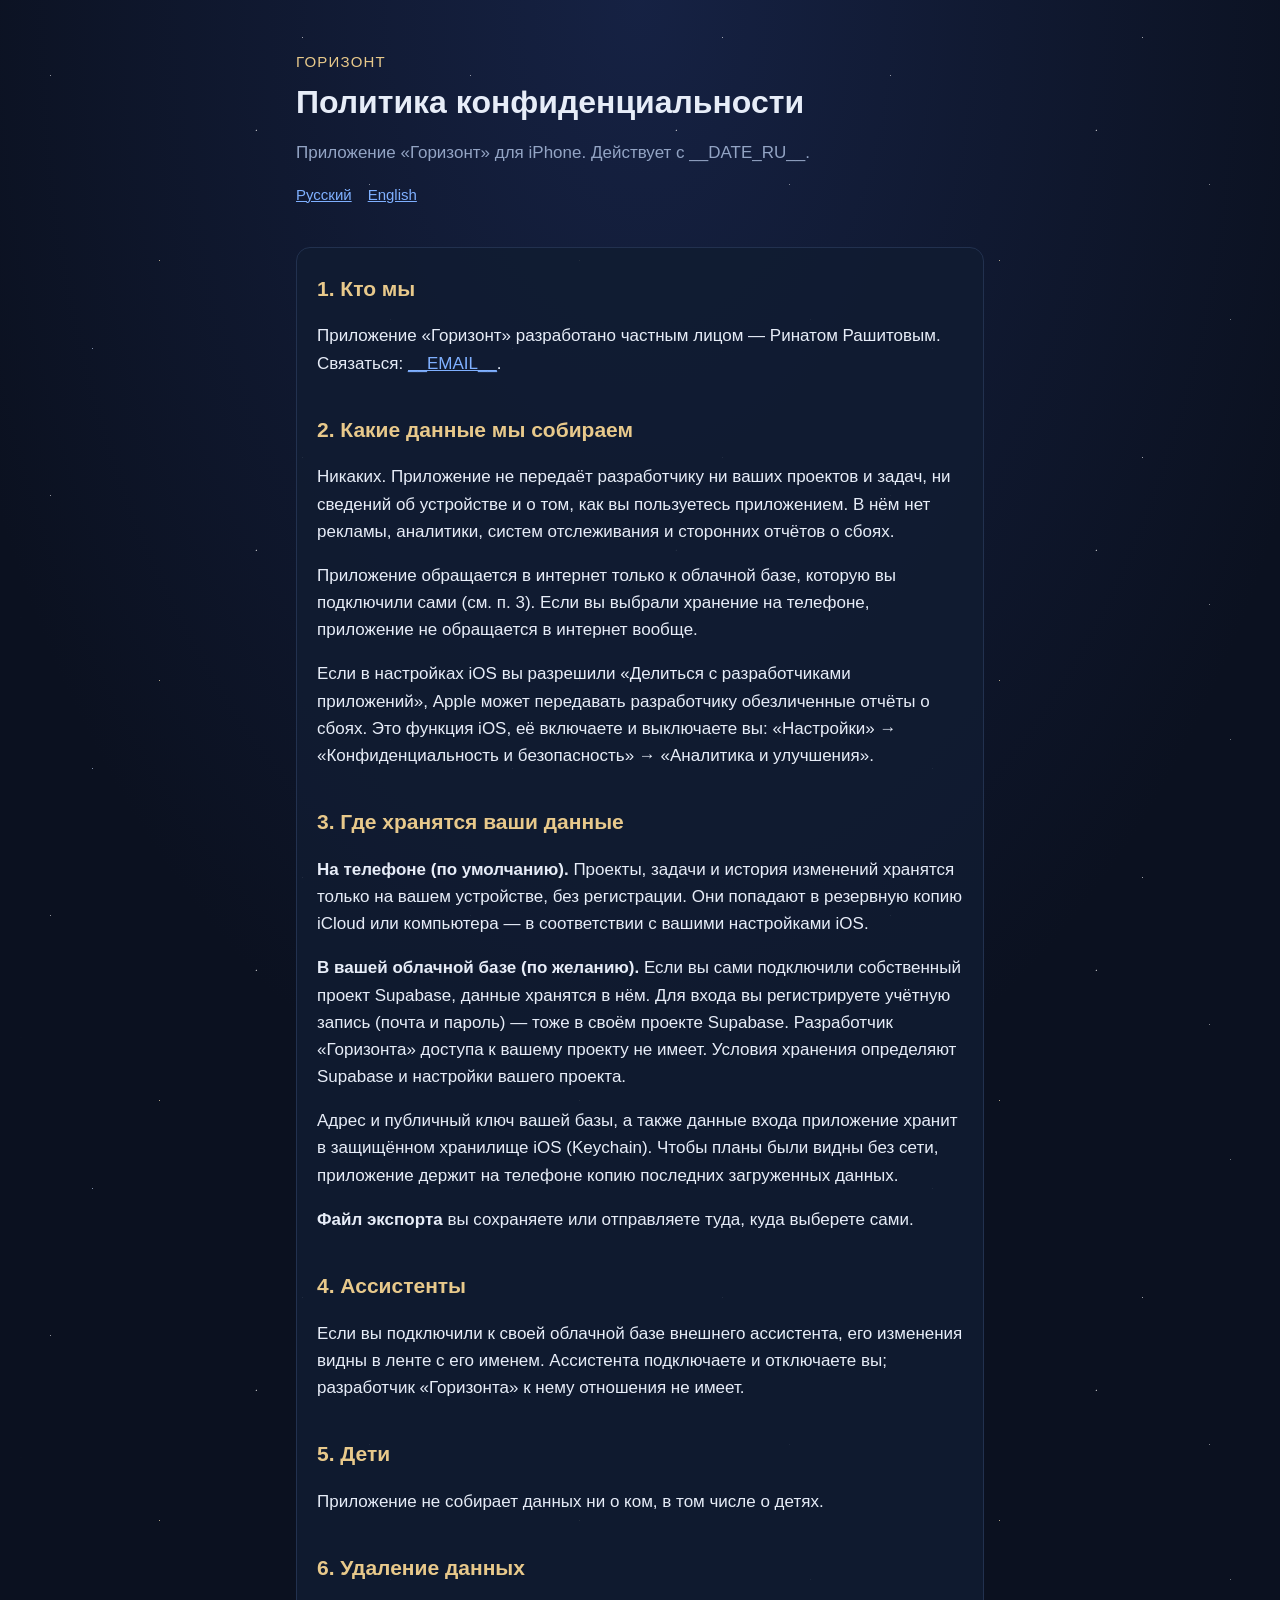
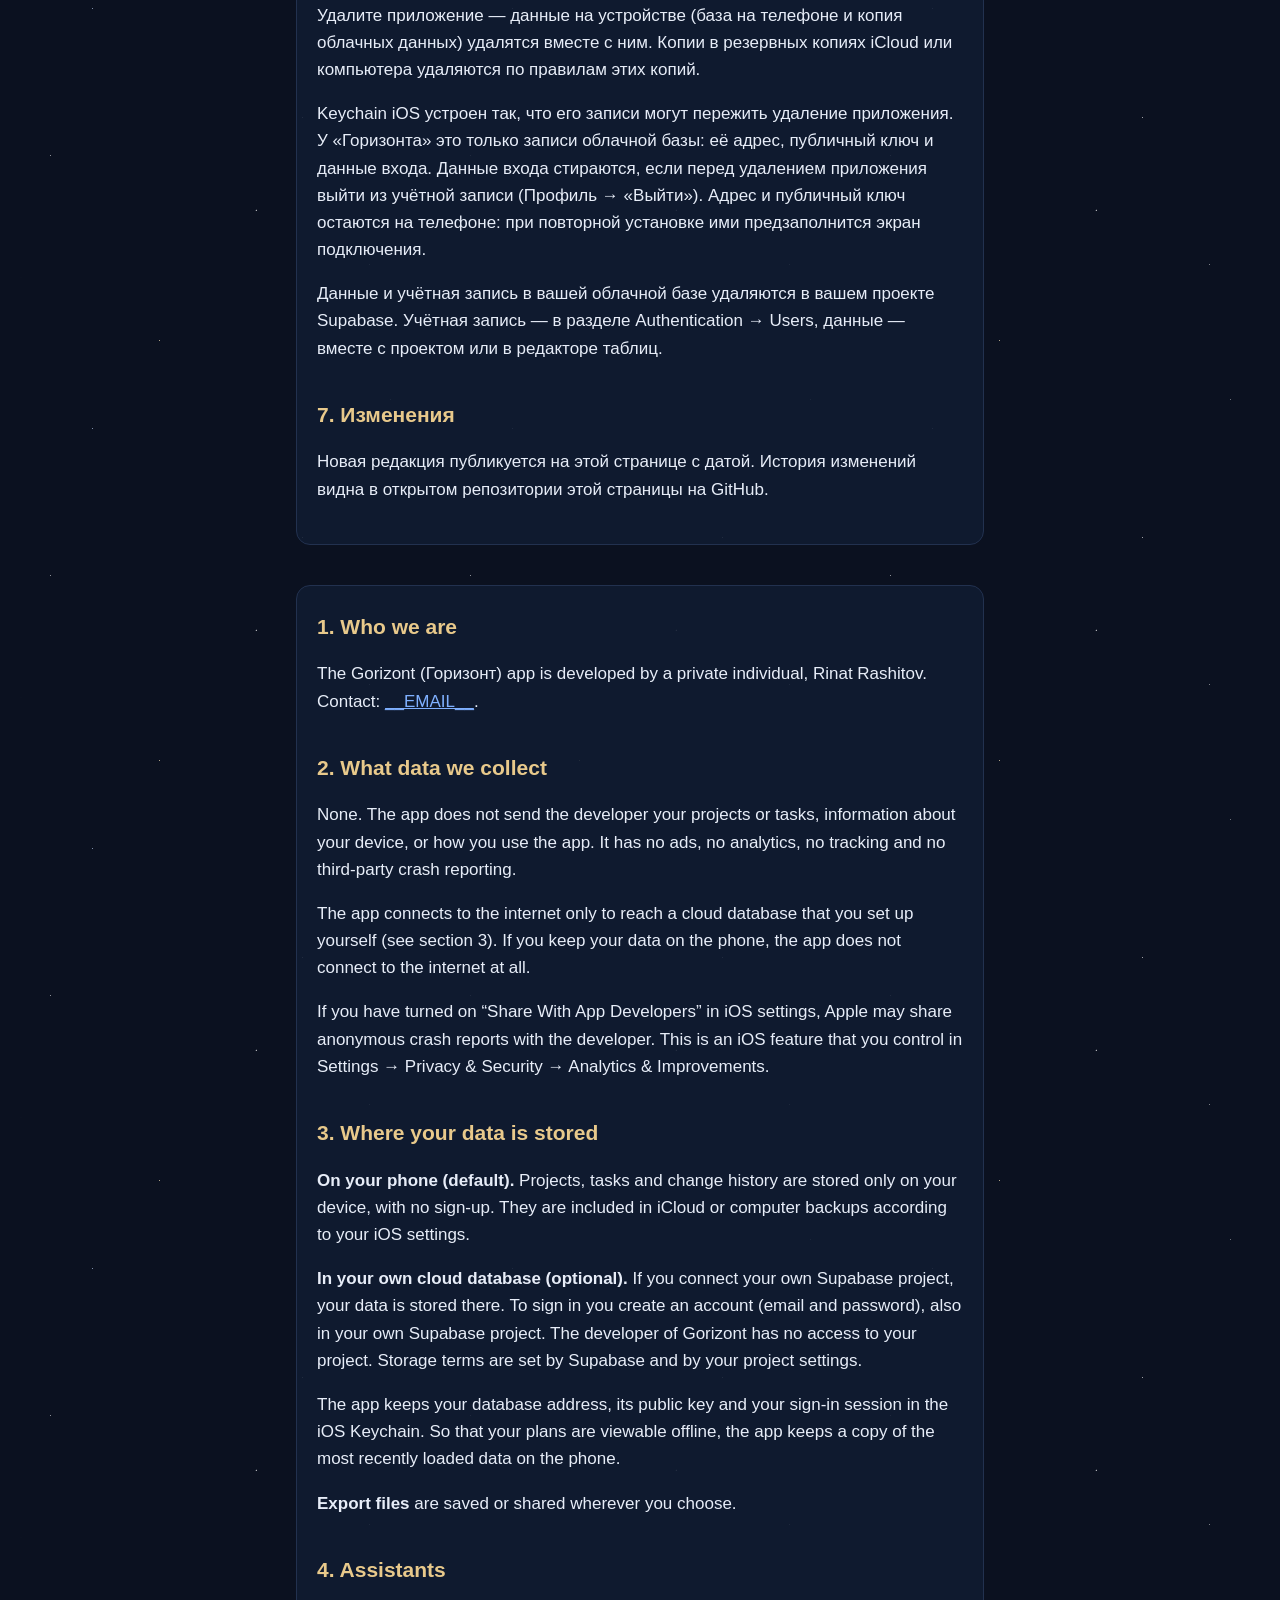
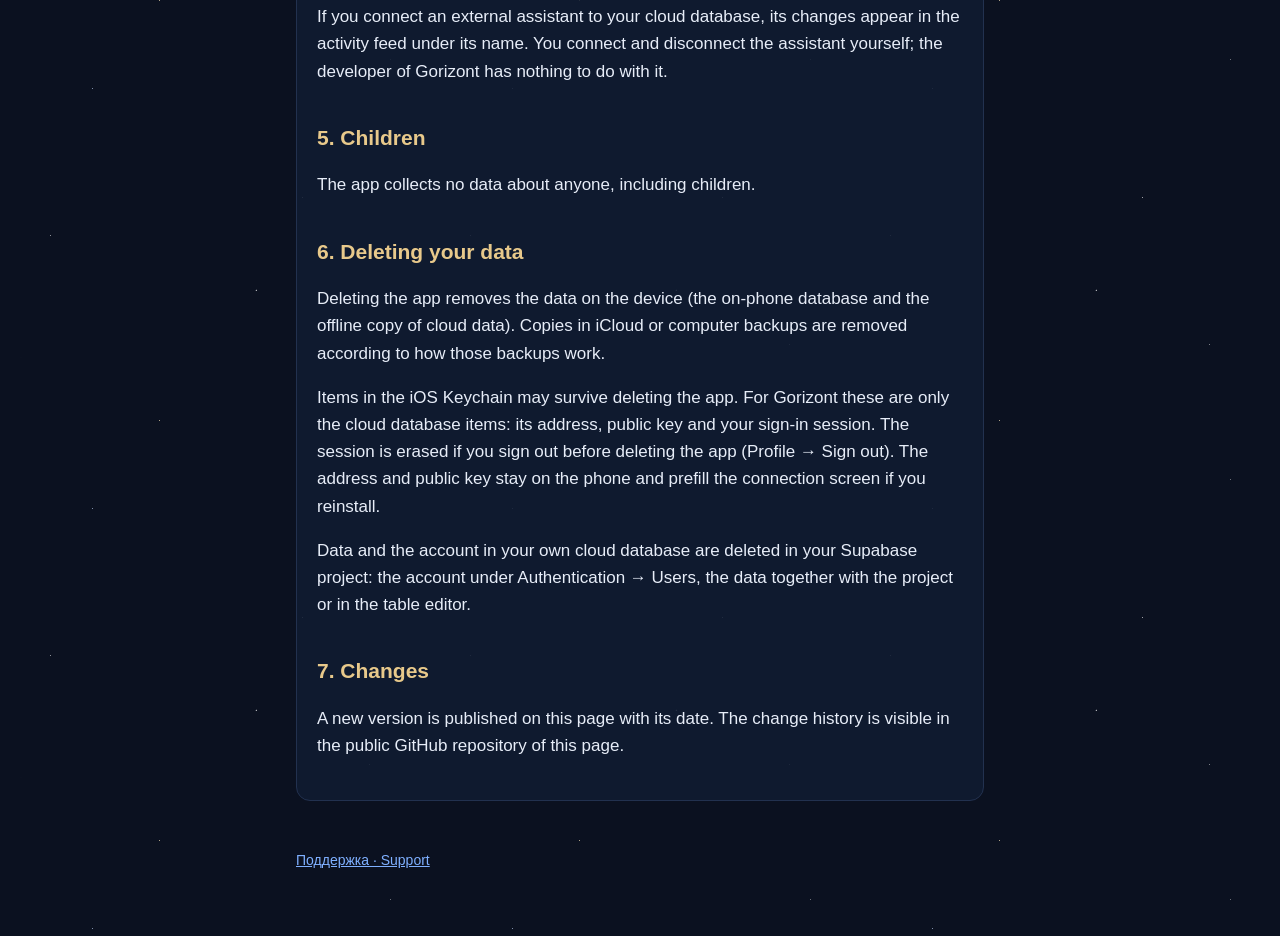
==== privacy/index.html @ cf4d8473 "Политика конфиденциальности и поддержка «Горизонта» (черновик до адреса поддержки)" ====
<!doctype html>
<html lang="ru">
<head>
<meta charset="utf-8">
<meta name="viewport" content="width=device-width, initial-scale=1">
<meta name="referrer" content="no-referrer">
<title>Политика конфиденциальности — Горизонт</title>
<link rel="stylesheet" href="../style.css">
</head>
<body>
<main>
<header>
  <a class="brand" href="../">Горизонт</a>
  <h1>Политика конфиденциальности</h1>
  <p class="muted">Приложение «Горизонт» для iPhone. Действует с __DATE_RU__.</p>
  <nav class="lang"><a href="#ru">Русский</a><a href="#en">English</a></nav>
</header>

<section class="lang-block" id="ru" lang="ru">
<h2>1. Кто мы</h2>
<p>Приложение «Горизонт» разработано частным лицом — Ринатом Рашитовым. Связаться: <a href="mailto:__EMAIL__">__EMAIL__</a>.</p>

<h2>2. Какие данные мы собираем</h2>
<p>Никаких. Приложение не передаёт разработчику ни ваших проектов и задач, ни сведений об устройстве и о том, как вы пользуетесь приложением. В нём нет рекламы, аналитики, систем отслеживания и сторонних отчётов о сбоях.</p>
<p>Приложение обращается в интернет только к облачной базе, которую вы подключили сами (см. п. 3). Если вы выбрали хранение на телефоне, приложение не обращается в интернет вообще.</p>
<p>Если в настройках iOS вы разрешили «Делиться с разработчиками приложений», Apple может передавать разработчику обезличенные отчёты о сбоях. Это функция iOS, её включаете и выключаете вы: «Настройки» → «Конфиденциальность и безопасность» → «Аналитика и улучшения».</p>

<h2>3. Где хранятся ваши данные</h2>
<p><strong>На телефоне (по умолчанию).</strong> Проекты, задачи и история изменений хранятся только на вашем устройстве, без регистрации. Они попадают в резервную копию iCloud или компьютера — в соответствии с вашими настройками iOS.</p>
<p><strong>В вашей облачной базе (по желанию).</strong> Если вы сами подключили собственный проект Supabase, данные хранятся в нём. Для входа вы регистрируете учётную запись (почта и пароль) — тоже в своём проекте Supabase. Разработчик «Горизонта» доступа к вашему проекту не имеет. Условия хранения определяют Supabase и настройки вашего проекта.</p>
<p>Адрес и публичный ключ вашей базы, а также данные входа приложение хранит в защищённом хранилище iOS (Keychain). Чтобы планы были видны без сети, приложение держит на телефоне копию последних загруженных данных.</p>
<p><strong>Файл экспорта</strong> вы сохраняете или отправляете туда, куда выберете сами.</p>

<h2>4. Ассистенты</h2>
<p>Если вы подключили к своей облачной базе внешнего ассистента, его изменения видны в ленте с его именем. Ассистента подключаете и отключаете вы; разработчик «Горизонта» к нему отношения не имеет.</p>

<h2>5. Дети</h2>
<p>Приложение не собирает данных ни о ком, в том числе о детях.</p>

<h2>6. Удаление данных</h2>
<p>Удалите приложение — данные на устройстве (база на телефоне и копия облачных данных) удалятся вместе с ним. Копии в резервных копиях iCloud или компьютера удаляются по правилам этих копий.</p>
<p>Keychain iOS устроен так, что его записи могут пережить удаление приложения. У «Горизонта» это только записи облачной базы: её адрес, публичный ключ и данные входа. Данные входа стираются, если перед удалением приложения выйти из учётной записи (Профиль → «Выйти»). Адрес и публичный ключ остаются на телефоне: при повторной установке ими предзаполнится экран подключения.</p>
<p>Данные и учётная запись в вашей облачной базе удаляются в вашем проекте Supabase. Учётная запись — в разделе Authentication → Users, данные — вместе с проектом или в редакторе таблиц.</p>

<h2>7. Изменения</h2>
<p>Новая редакция публикуется на этой странице с датой. История изменений видна в открытом репозитории этой страницы на GitHub.</p>
</section>

<section class="lang-block" id="en" lang="en">
<h2>1. Who we are</h2>
<p>The Gorizont (Горизонт) app is developed by a private individual, Rinat Rashitov. Contact: <a href="mailto:__EMAIL__">__EMAIL__</a>.</p>

<h2>2. What data we collect</h2>
<p>None. The app does not send the developer your projects or tasks, information about your device, or how you use the app. It has no ads, no analytics, no tracking and no third-party crash reporting.</p>
<p>The app connects to the internet only to reach a cloud database that you set up yourself (see section 3). If you keep your data on the phone, the app does not connect to the internet at all.</p>
<p>If you have turned on “Share With App Developers” in iOS settings, Apple may share anonymous crash reports with the developer. This is an iOS feature that you control in Settings → Privacy &amp; Security → Analytics &amp; Improvements.</p>

<h2>3. Where your data is stored</h2>
<p><strong>On your phone (default).</strong> Projects, tasks and change history are stored only on your device, with no sign-up. They are included in iCloud or computer backups according to your iOS settings.</p>
<p><strong>In your own cloud database (optional).</strong> If you connect your own Supabase project, your data is stored there. To sign in you create an account (email and password), also in your own Supabase project. The developer of Gorizont has no access to your project. Storage terms are set by Supabase and by your project settings.</p>
<p>The app keeps your database address, its public key and your sign-in session in the iOS Keychain. So that your plans are viewable offline, the app keeps a copy of the most recently loaded data on the phone.</p>
<p><strong>Export files</strong> are saved or shared wherever you choose.</p>

<h2>4. Assistants</h2>
<p>If you connect an external assistant to your cloud database, its changes appear in the activity feed under its name. You connect and disconnect the assistant yourself; the developer of Gorizont has nothing to do with it.</p>

<h2>5. Children</h2>
<p>The app collects no data about anyone, including children.</p>

<h2>6. Deleting your data</h2>
<p>Deleting the app removes the data on the device (the on-phone database and the offline copy of cloud data). Copies in iCloud or computer backups are removed according to how those backups work.</p>
<p>Items in the iOS Keychain may survive deleting the app. For Gorizont these are only the cloud database items: its address, public key and your sign-in session. The session is erased if you sign out before deleting the app (Profile → Sign out). The address and public key stay on the phone and prefill the connection screen if you reinstall.</p>
<p>Data and the account in your own cloud database are deleted in your Supabase project: the account under Authentication → Users, the data together with the project or in the table editor.</p>

<h2>7. Changes</h2>
<p>A new version is published on this page with its date. The change history is visible in the public GitHub repository of this page.</p>
</section>

<footer><a href="../">Поддержка · Support</a></footer>
</main>
</body>
</html>
---- style.css ----
/* «Горизонт» — политика и поддержка. Без скриптов, трекеров и внешних шрифтов. */
:root {
  --bg: #0b1120;
  --surface: #111c31;
  --border: #22314f;
  --text: #e7edf8;
  --muted: #93a4c4;
  --gold: #e8c98b;
  --accent: #7fb0ff;
  color-scheme: dark;
}

* {
  box-sizing: border-box;
}

html {
  background: var(--bg);
}

body {
  margin: 0;
  min-height: 100vh;
  color: var(--text);
  font: 17px/1.6 -apple-system, BlinkMacSystemFont, 'Segoe UI', Roboto, 'Helvetica Neue', Arial,
    sans-serif;
  background-color: var(--bg);
  /* звёзды: несколько слоёв точек, без картинок */
  background-image:
    radial-gradient(1px 1px at 12% 18%, #fff8 50%, transparent 51%),
    radial-gradient(1px 1px at 72% 9%, #fff9 50%, transparent 51%),
    radial-gradient(1.5px 1.5px at 38% 62%, #ffe9b8aa 50%, transparent 51%),
    radial-gradient(1px 1px at 88% 44%, #fff7 50%, transparent 51%),
    radial-gradient(1px 1px at 22% 83%, #cfe0ff99 50%, transparent 51%),
    radial-gradient(1.5px 1.5px at 61% 31%, #fffa 50%, transparent 51%),
    radial-gradient(1px 1px at 93% 76%, #fff6 50%, transparent 51%),
    radial-gradient(1px 1px at 5% 47%, #fff6 50%, transparent 51%),
    radial-gradient(ellipse 80% 40% at 50% 0%, #1b2a55aa, transparent 70%);
  background-size: 420px 420px, 420px 420px, 420px 420px, 420px 420px, 420px 420px, 420px 420px,
    420px 420px, 420px 420px, 100% 100%;
  background-repeat: repeat, repeat, repeat, repeat, repeat, repeat, repeat, repeat, no-repeat;
}

main {
  max-width: 720px;
  margin: 0 auto;
  padding: 48px 16px 64px;
}

header {
  margin-bottom: 32px;
}

.brand {
  color: var(--gold);
  font-size: 15px;
  letter-spacing: 0.08em;
  text-transform: uppercase;
  text-decoration: none;
}

h1 {
  margin: 8px 0 4px;
  font-size: 32px;
  line-height: 1.2;
  font-weight: 650;
}

h2 {
  margin: 36px 0 8px;
  font-size: 21px;
  color: var(--gold);
  font-weight: 600;
}

h3 {
  margin: 24px 0 4px;
  font-size: 17px;
}

p,
li {
  color: var(--text);
}

.muted {
  color: var(--muted);
}

a {
  color: var(--accent);
}

nav.lang {
  display: flex;
  gap: 16px;
  margin-top: 12px;
  font-size: 15px;
}

nav.pages {
  display: flex;
  flex-wrap: wrap;
  gap: 8px 20px;
  margin-top: 8px;
  font-size: 15px;
}

section.lang-block {
  margin-top: 40px;
  padding: 24px 20px;
  background: color-mix(in srgb, var(--surface) 88%, transparent);
  border: 1px solid var(--border);
  border-radius: 14px;
}

section.lang-block > h2:first-child {
  margin-top: 0;
}

footer {
  margin-top: 48px;
  color: var(--muted);
  font-size: 14px;
}
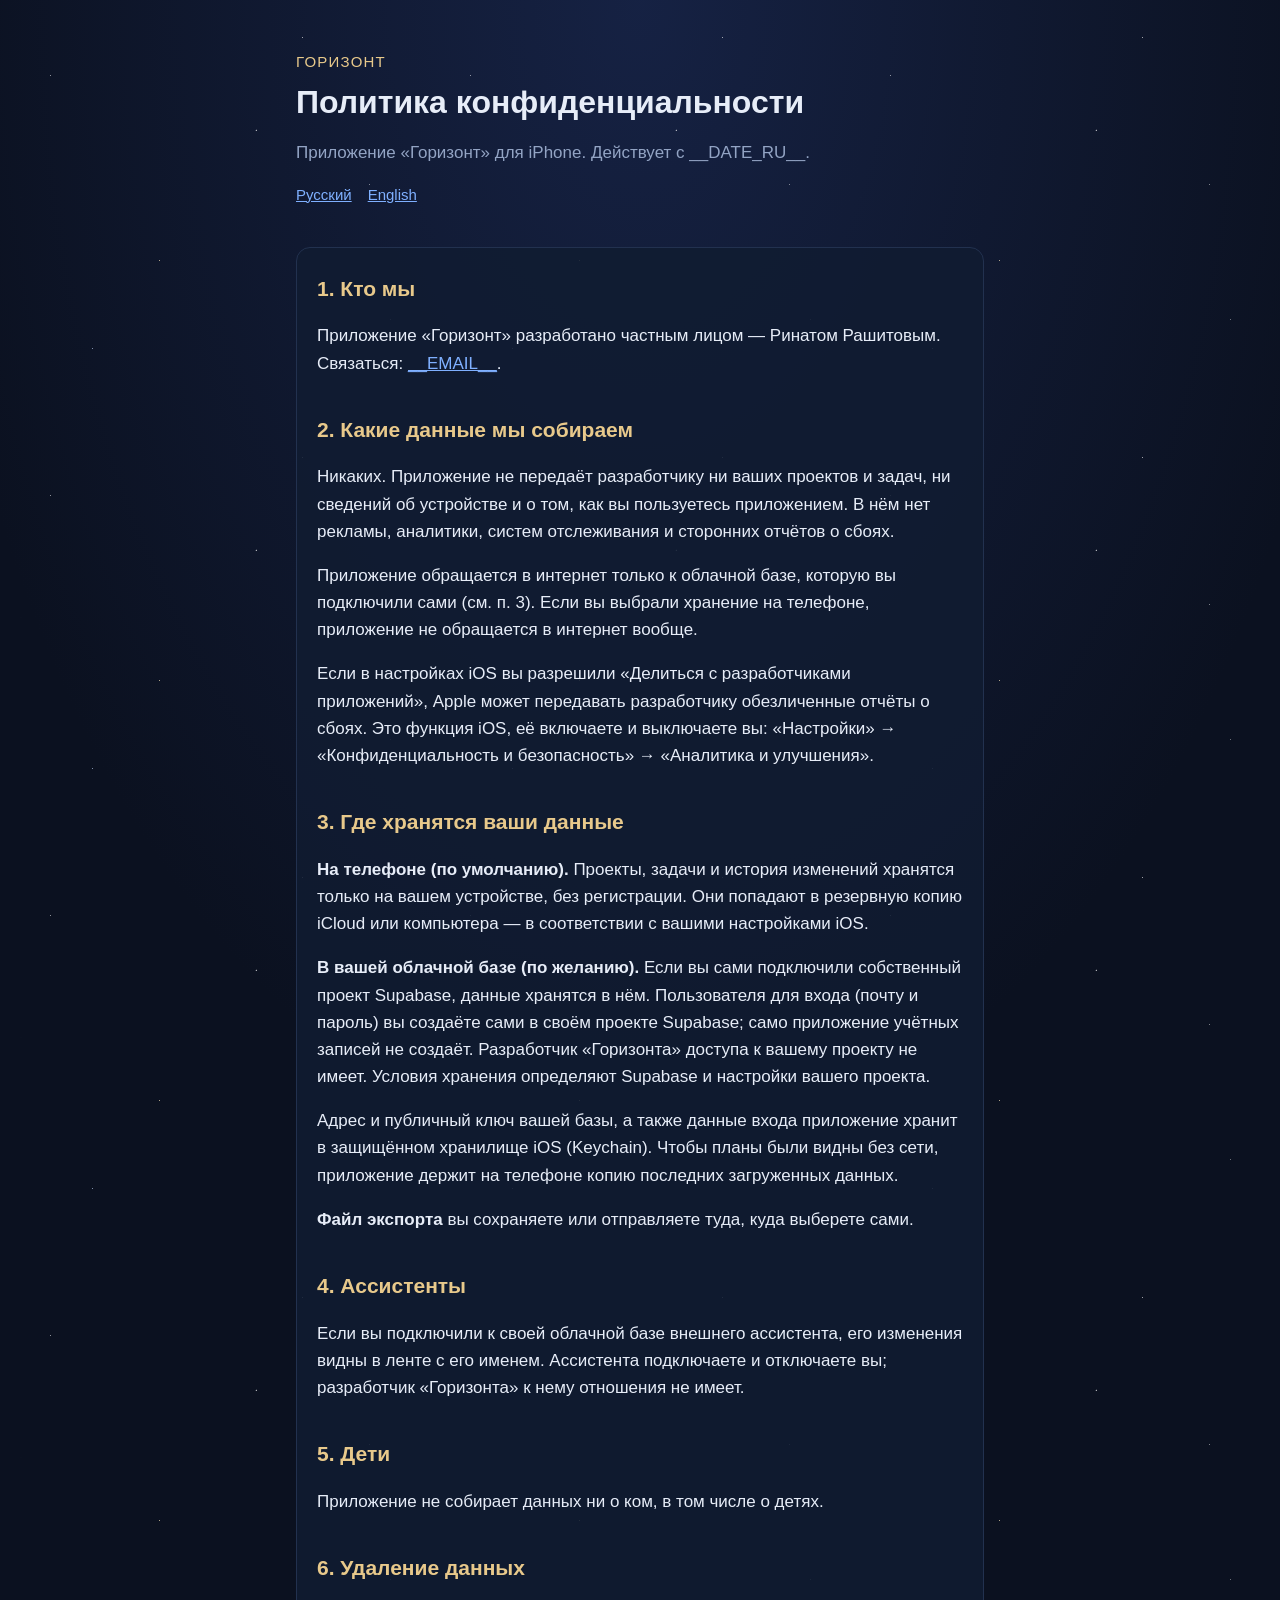
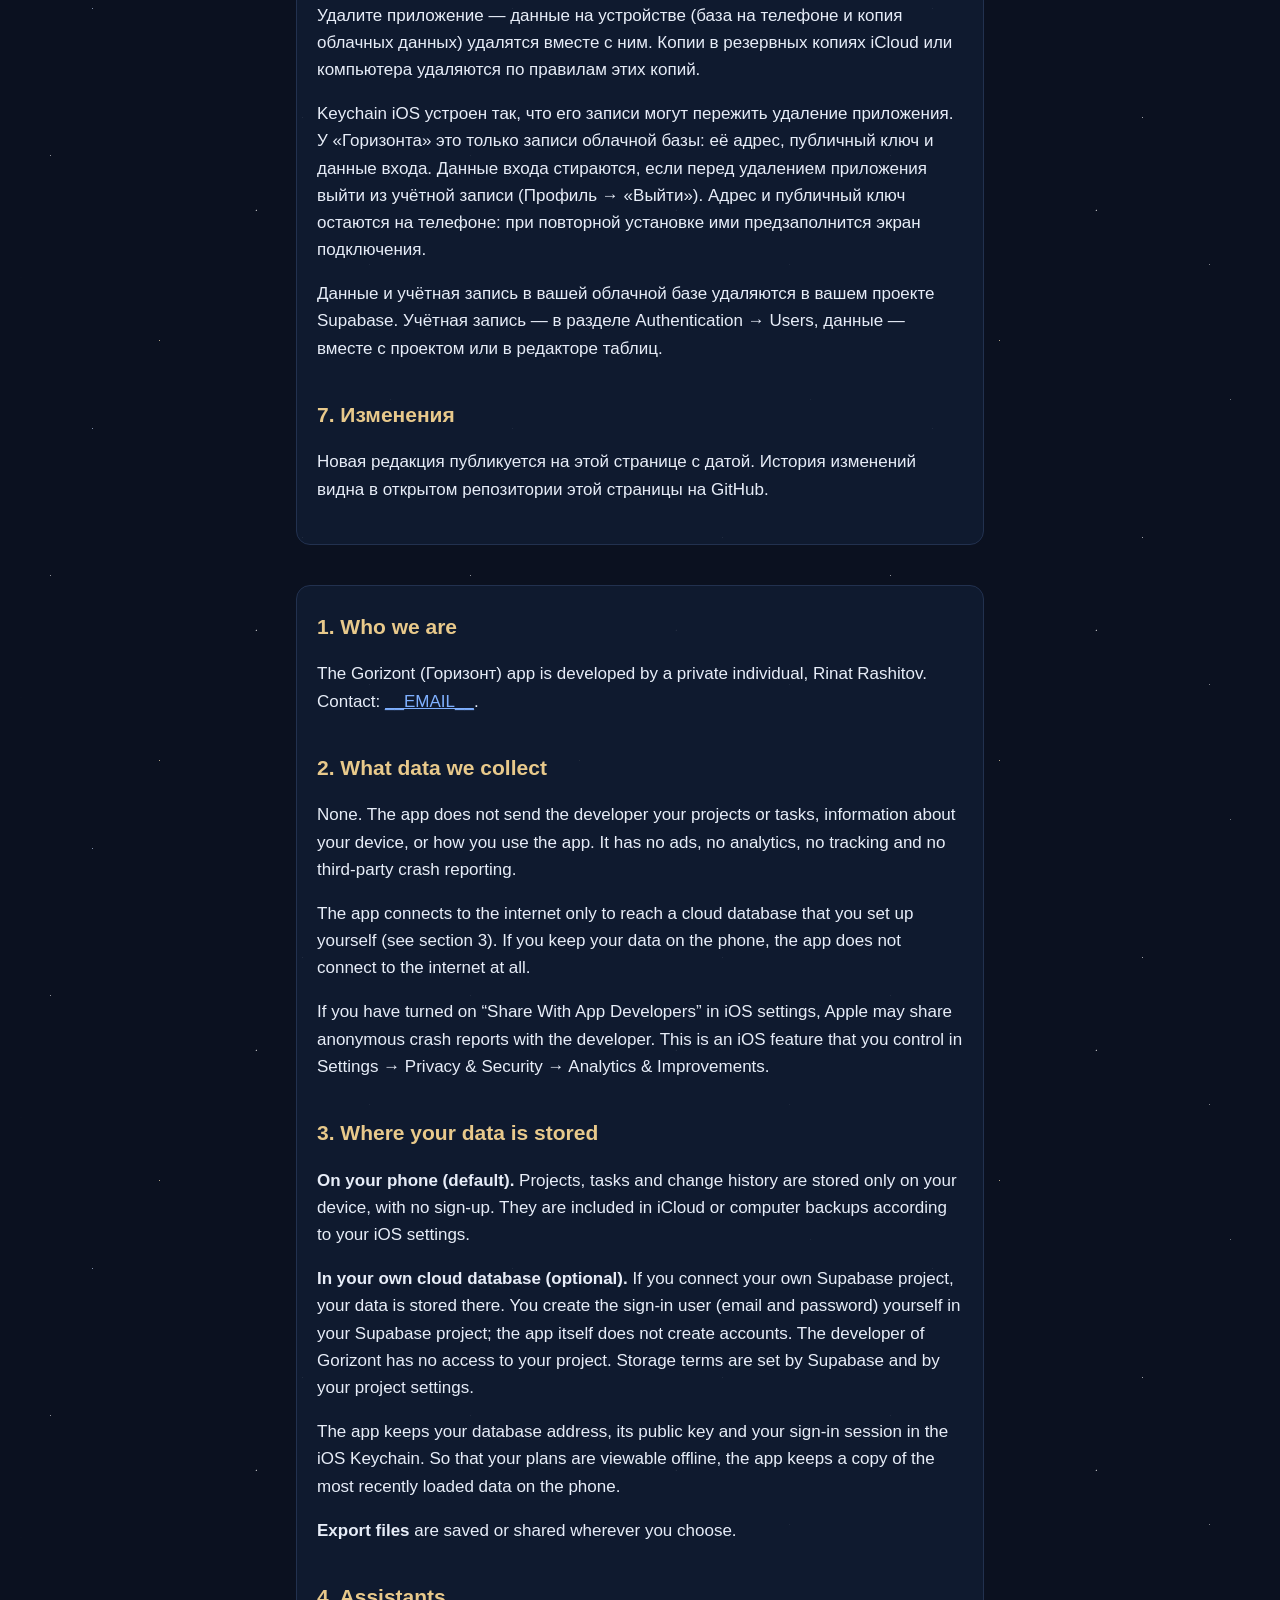
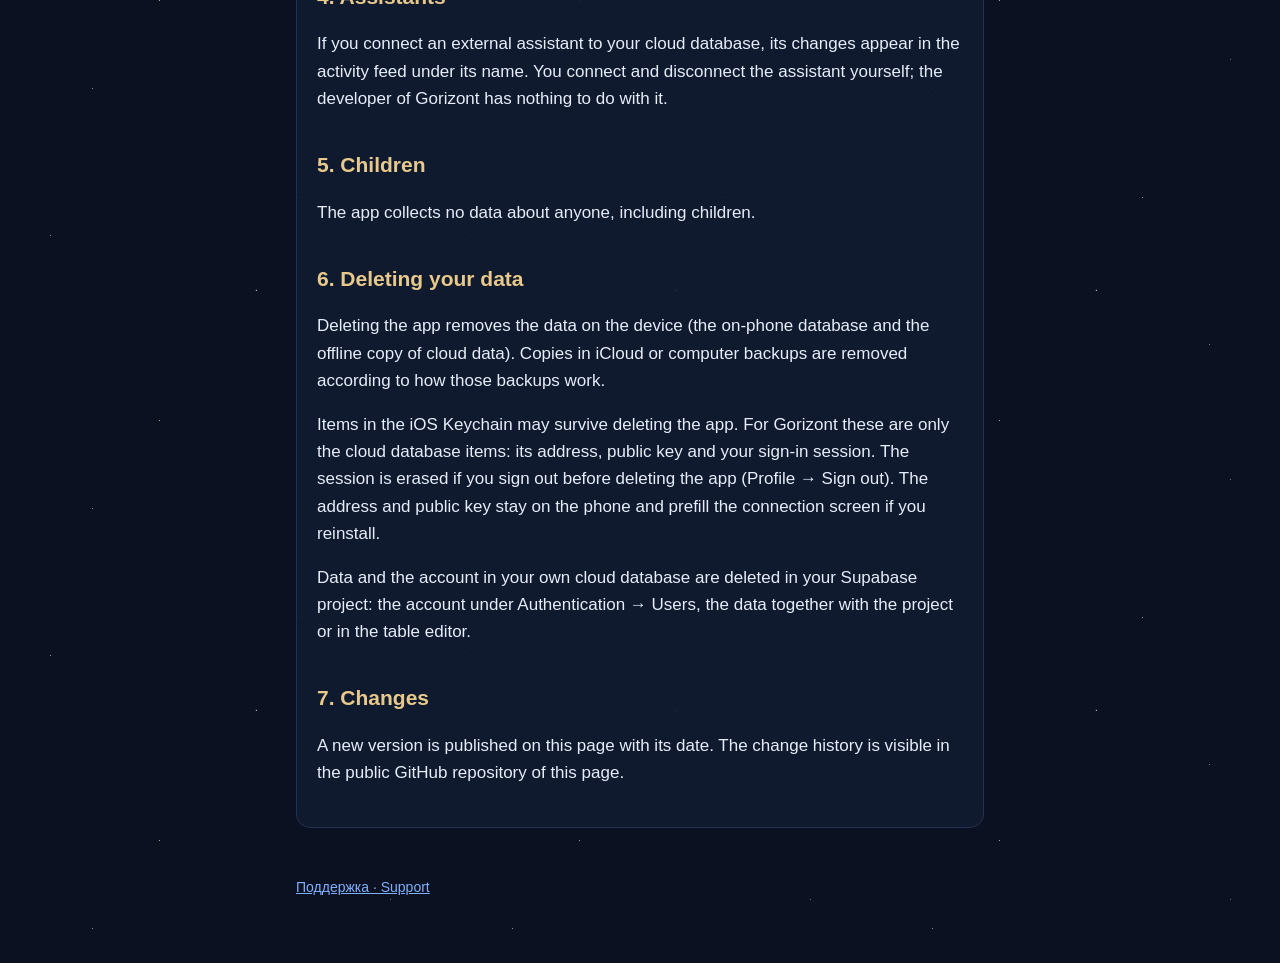
==== commit c6ed0a00: "Только вход в собственный проект Supabase: приложение учётных записей не создаёт" ====
--- a/privacy/index.html
+++ b/privacy/index.html
@@ -27,7 +27,7 @@
 
 <h2>3. Где хранятся ваши данные</h2>
 <p><strong>На телефоне (по умолчанию).</strong> Проекты, задачи и история изменений хранятся только на вашем устройстве, без регистрации. Они попадают в резервную копию iCloud или компьютера — в соответствии с вашими настройками iOS.</p>
-<p><strong>В вашей облачной базе (по желанию).</strong> Если вы сами подключили собственный проект Supabase, данные хранятся в нём. Для входа вы регистрируете учётную запись (почта и пароль) — тоже в своём проекте Supabase. Разработчик «Горизонта» доступа к вашему проекту не имеет. Условия хранения определяют Supabase и настройки вашего проекта.</p>
+<p><strong>В вашей облачной базе (по желанию).</strong> Если вы сами подключили собственный проект Supabase, данные хранятся в нём. Пользователя для входа (почту и пароль) вы создаёте сами в своём проекте Supabase; само приложение учётных записей не создаёт. Разработчик «Горизонта» доступа к вашему проекту не имеет. Условия хранения определяют Supabase и настройки вашего проекта.</p>
 <p>Адрес и публичный ключ вашей базы, а также данные входа приложение хранит в защищённом хранилище iOS (Keychain). Чтобы планы были видны без сети, приложение держит на телефоне копию последних загруженных данных.</p>
 <p><strong>Файл экспорта</strong> вы сохраняете или отправляете туда, куда выберете сами.</p>
 
@@ -57,7 +57,7 @@
 
 <h2>3. Where your data is stored</h2>
 <p><strong>On your phone (default).</strong> Projects, tasks and change history are stored only on your device, with no sign-up. They are included in iCloud or computer backups according to your iOS settings.</p>
-<p><strong>In your own cloud database (optional).</strong> If you connect your own Supabase project, your data is stored there. To sign in you create an account (email and password), also in your own Supabase project. The developer of Gorizont has no access to your project. Storage terms are set by Supabase and by your project settings.</p>
+<p><strong>In your own cloud database (optional).</strong> If you connect your own Supabase project, your data is stored there. You create the sign-in user (email and password) yourself in your Supabase project; the app itself does not create accounts. The developer of Gorizont has no access to your project. Storage terms are set by Supabase and by your project settings.</p>
 <p>The app keeps your database address, its public key and your sign-in session in the iOS Keychain. So that your plans are viewable offline, the app keeps a copy of the most recently loaded data on the phone.</p>
 <p><strong>Export files</strong> are saved or shared wherever you choose.</p>
 
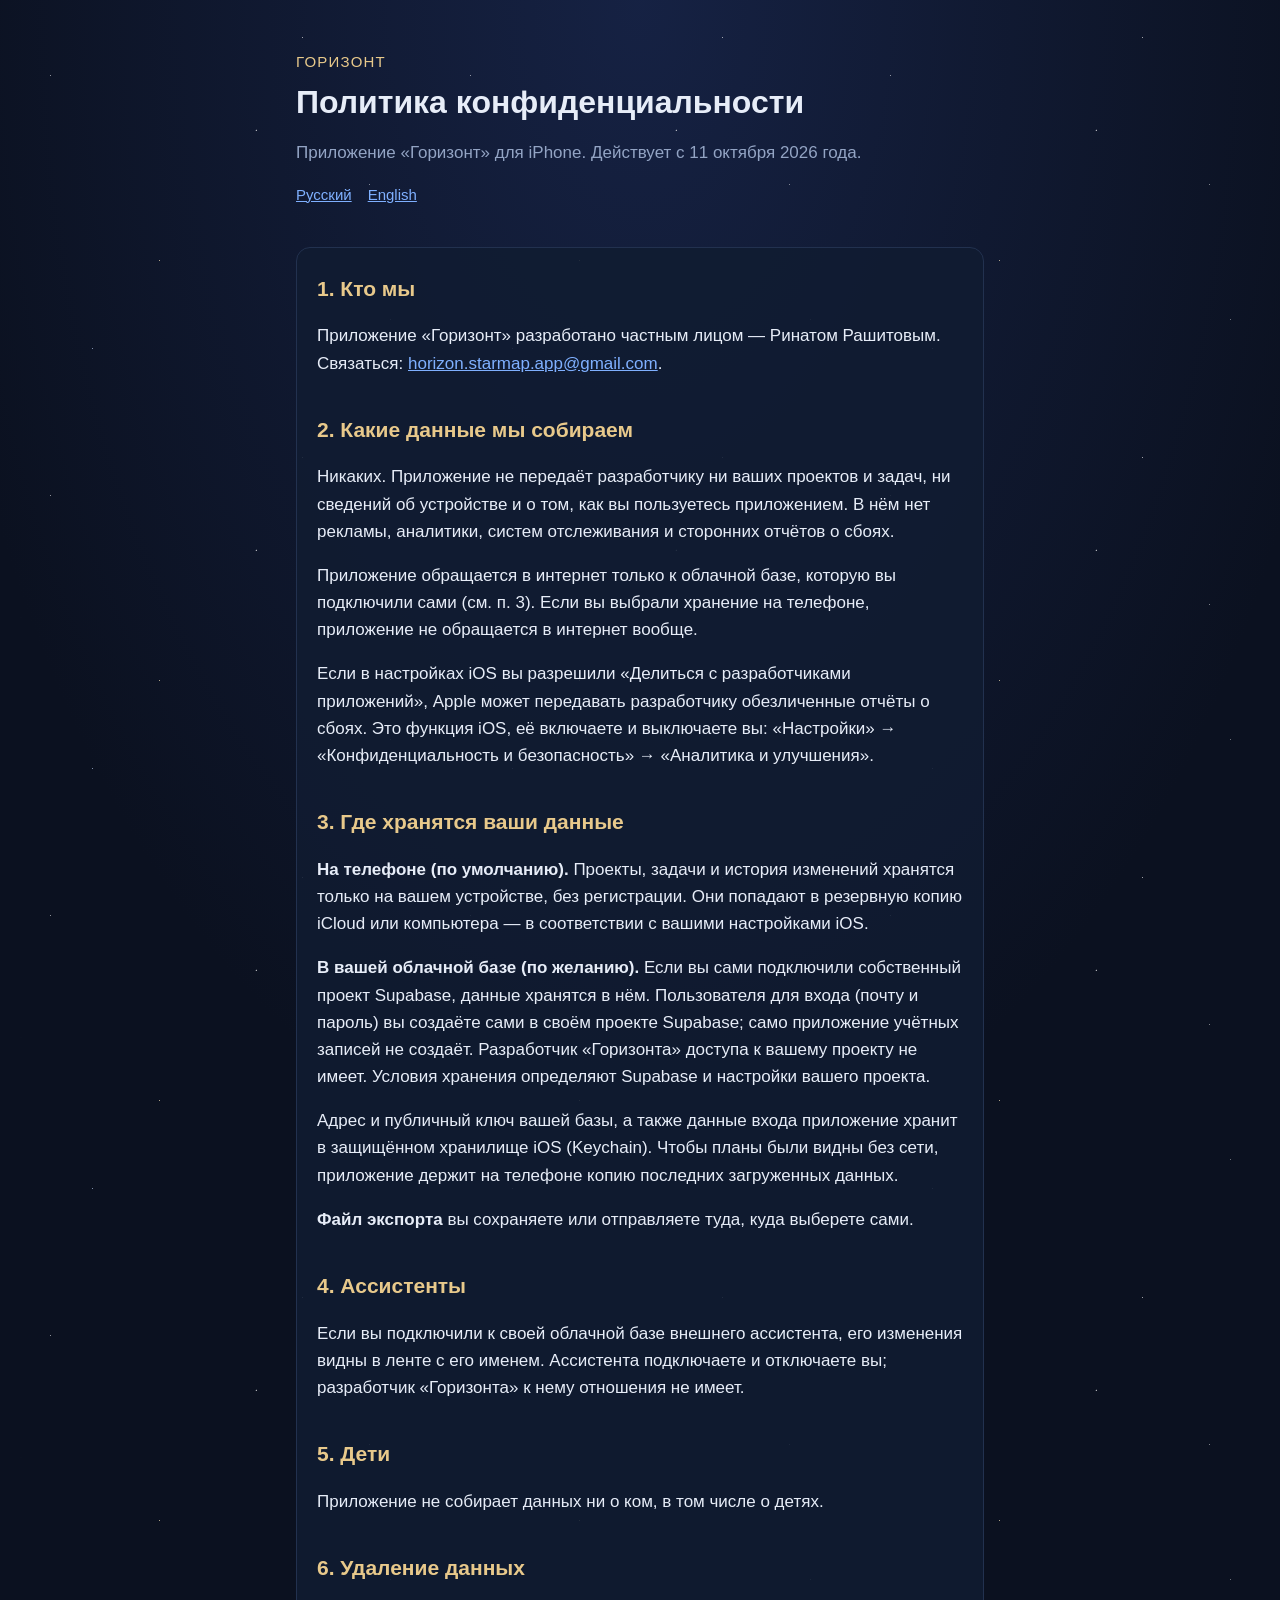
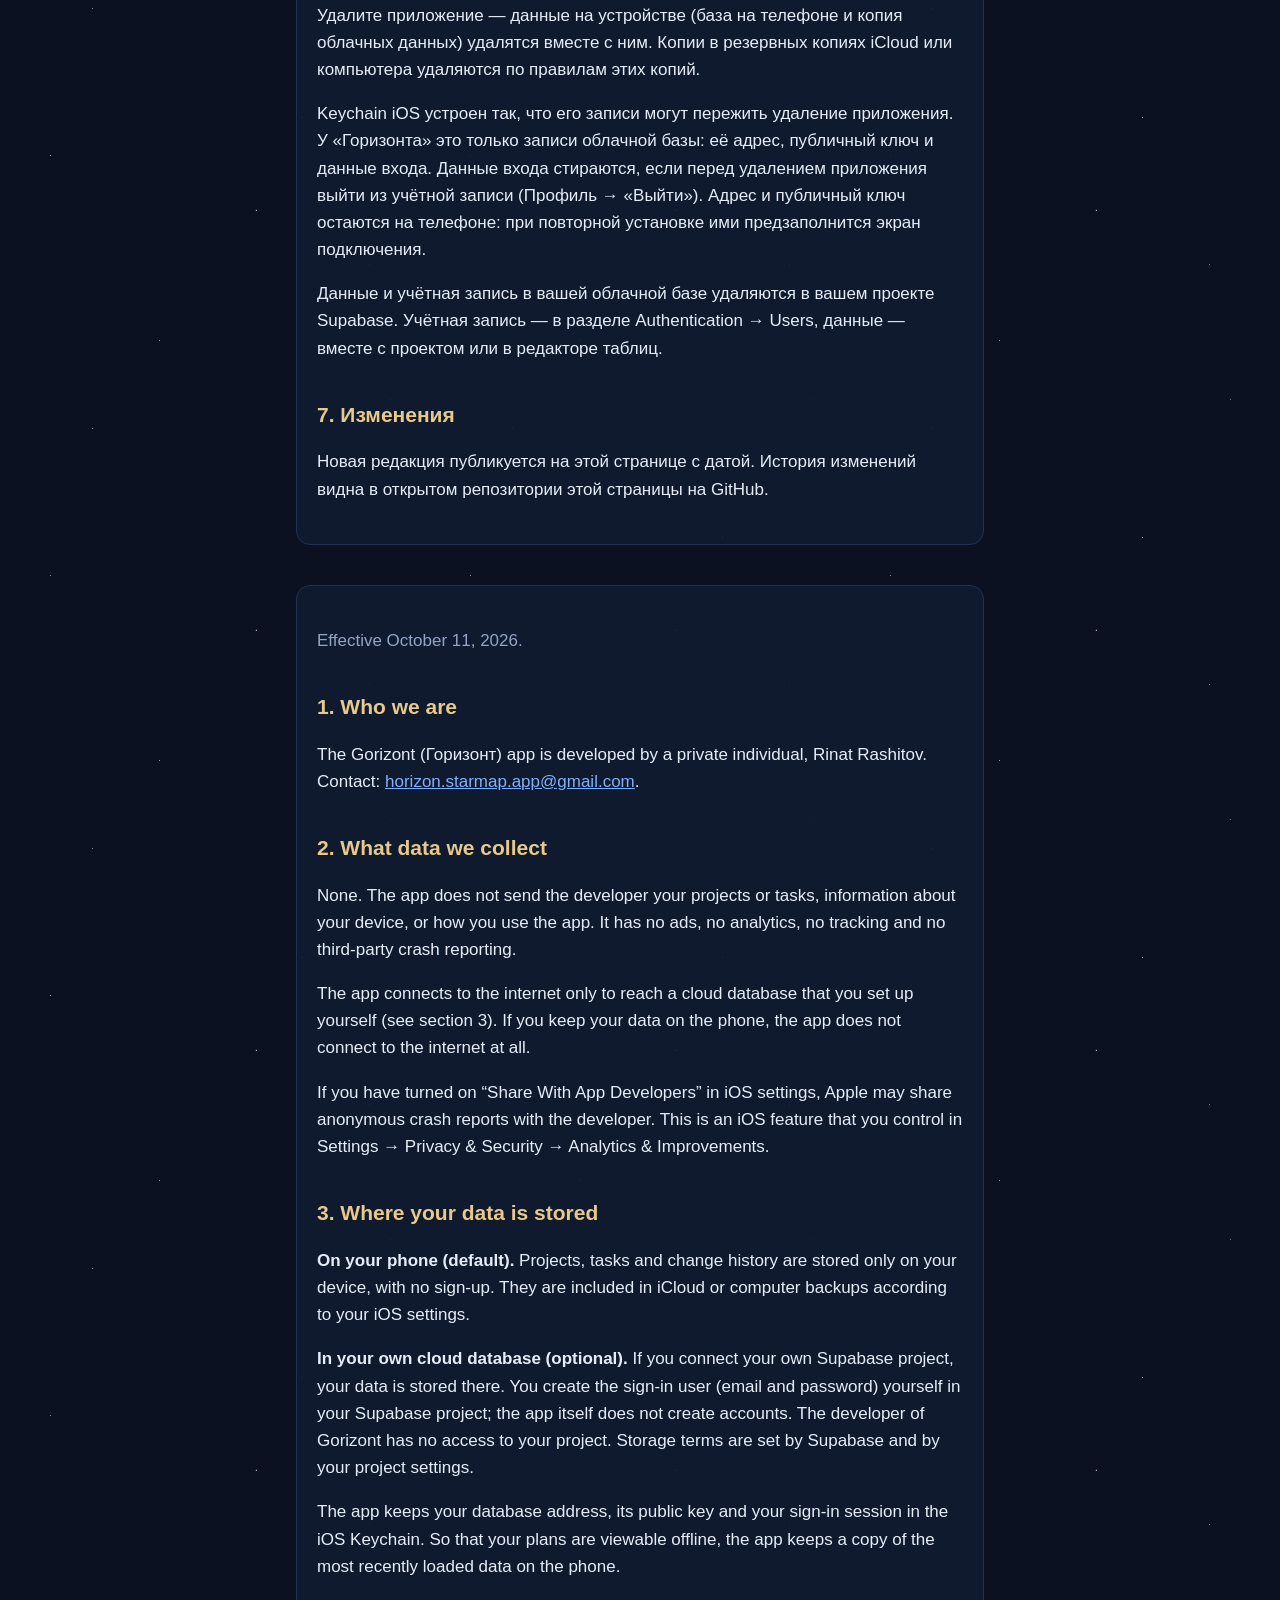
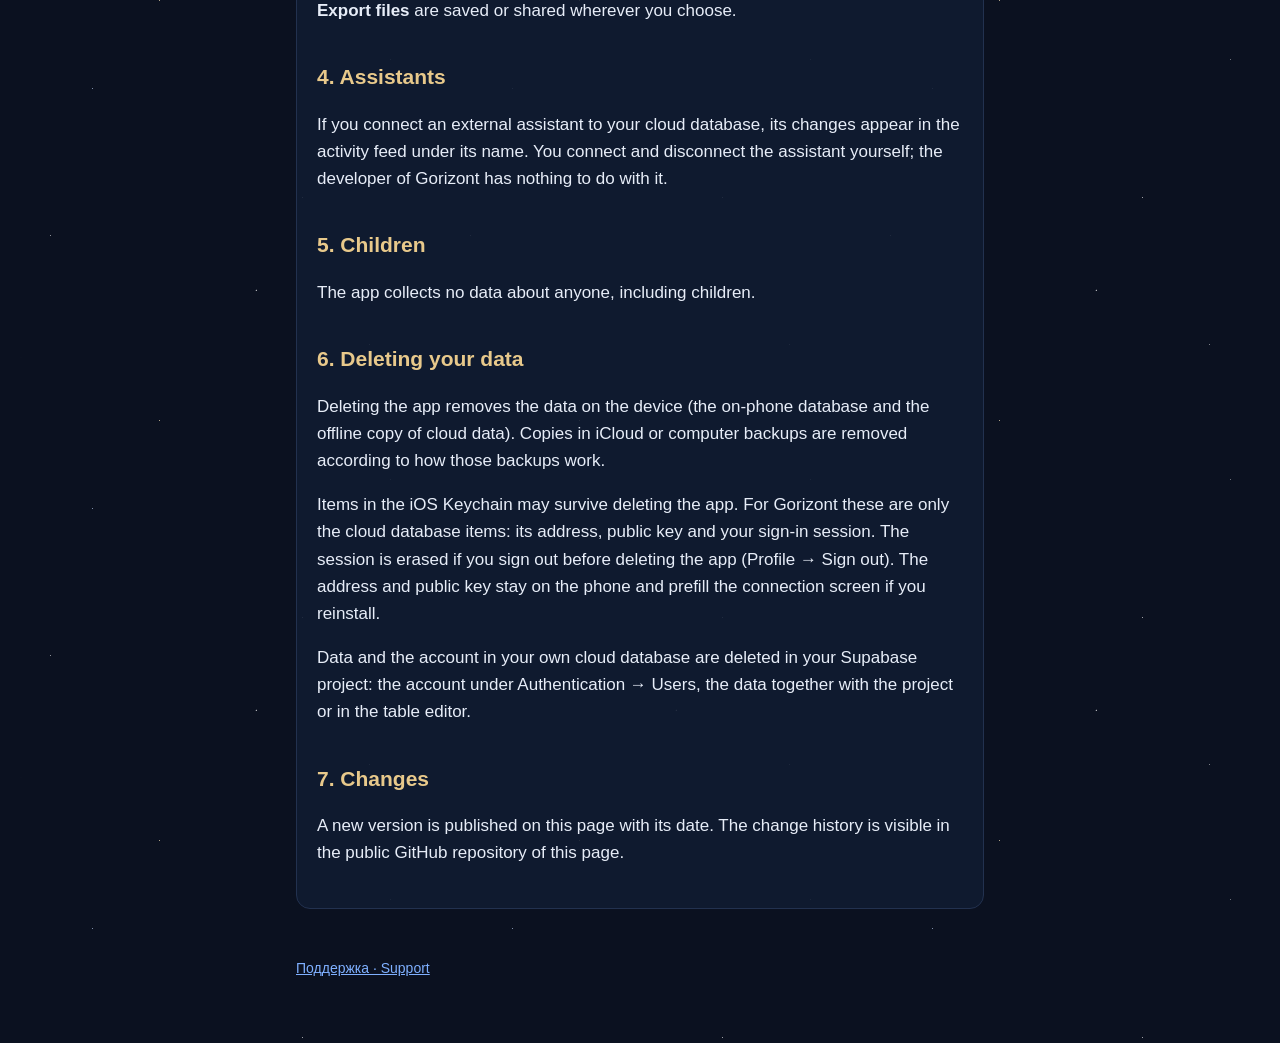
==== commit ebf0b77c: "Адрес поддержки и дата редакции политики (11 октября 2026)" ====
--- a/privacy/index.html
+++ b/privacy/index.html
@@ -12,13 +12,13 @@
 <header>
   <a class="brand" href="../">Горизонт</a>
   <h1>Политика конфиденциальности</h1>
-  <p class="muted">Приложение «Горизонт» для iPhone. Действует с __DATE_RU__.</p>
+  <p class="muted">Приложение «Горизонт» для iPhone. Действует с 11 октября 2026 года.</p>
   <nav class="lang"><a href="#ru">Русский</a><a href="#en">English</a></nav>
 </header>
 
 <section class="lang-block" id="ru" lang="ru">
 <h2>1. Кто мы</h2>
-<p>Приложение «Горизонт» разработано частным лицом — Ринатом Рашитовым. Связаться: <a href="mailto:__EMAIL__">__EMAIL__</a>.</p>
+<p>Приложение «Горизонт» разработано частным лицом — Ринатом Рашитовым. Связаться: <a href="mailto:horizon.starmap.app@gmail.com">horizon.starmap.app@gmail.com</a>.</p>
 
 <h2>2. Какие данные мы собираем</h2>
 <p>Никаких. Приложение не передаёт разработчику ни ваших проектов и задач, ни сведений об устройстве и о том, как вы пользуетесь приложением. В нём нет рекламы, аналитики, систем отслеживания и сторонних отчётов о сбоях.</p>
@@ -47,8 +47,9 @@
 </section>
 
 <section class="lang-block" id="en" lang="en">
+<p class="muted">Effective October 11, 2026.</p>
 <h2>1. Who we are</h2>
-<p>The Gorizont (Горизонт) app is developed by a private individual, Rinat Rashitov. Contact: <a href="mailto:__EMAIL__">__EMAIL__</a>.</p>
+<p>The Gorizont (Горизонт) app is developed by a private individual, Rinat Rashitov. Contact: <a href="mailto:horizon.starmap.app@gmail.com">horizon.starmap.app@gmail.com</a>.</p>
 
 <h2>2. What data we collect</h2>
 <p>None. The app does not send the developer your projects or tasks, information about your device, or how you use the app. It has no ads, no analytics, no tracking and no third-party crash reporting.</p>
